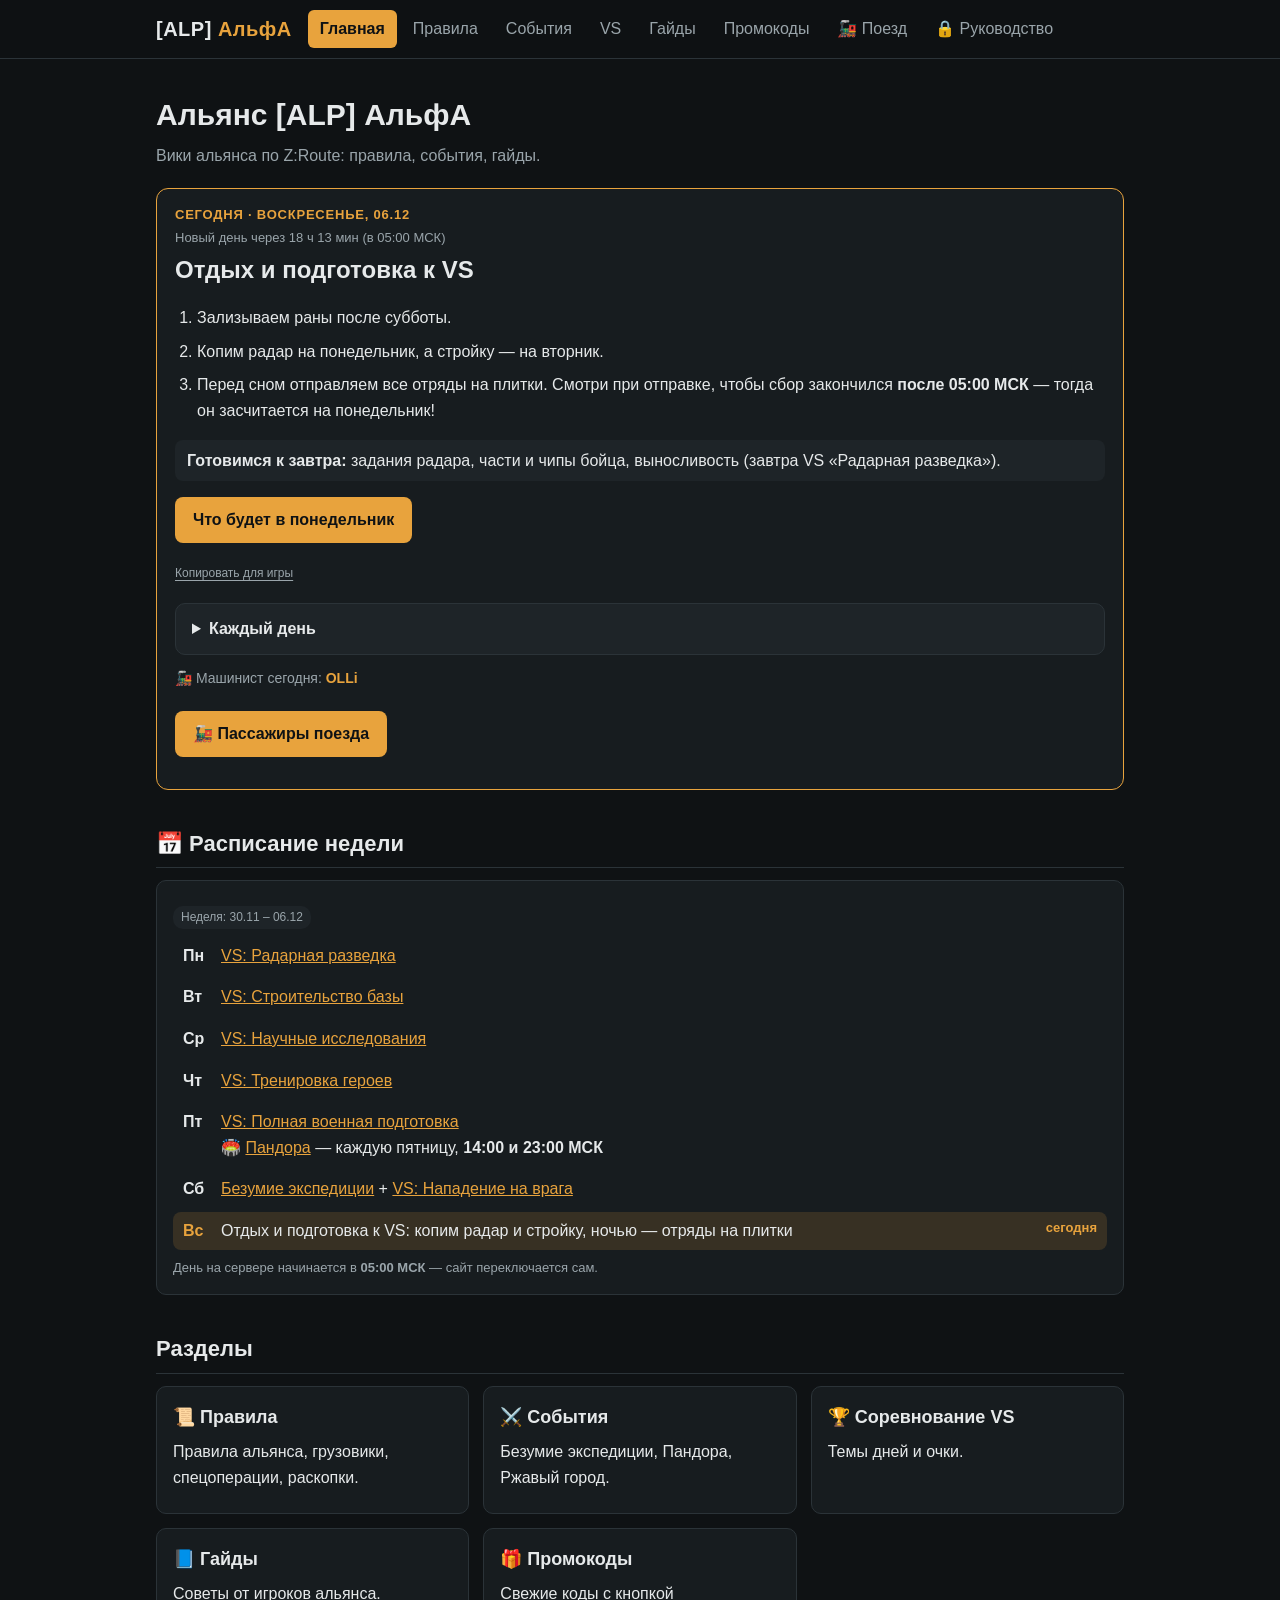
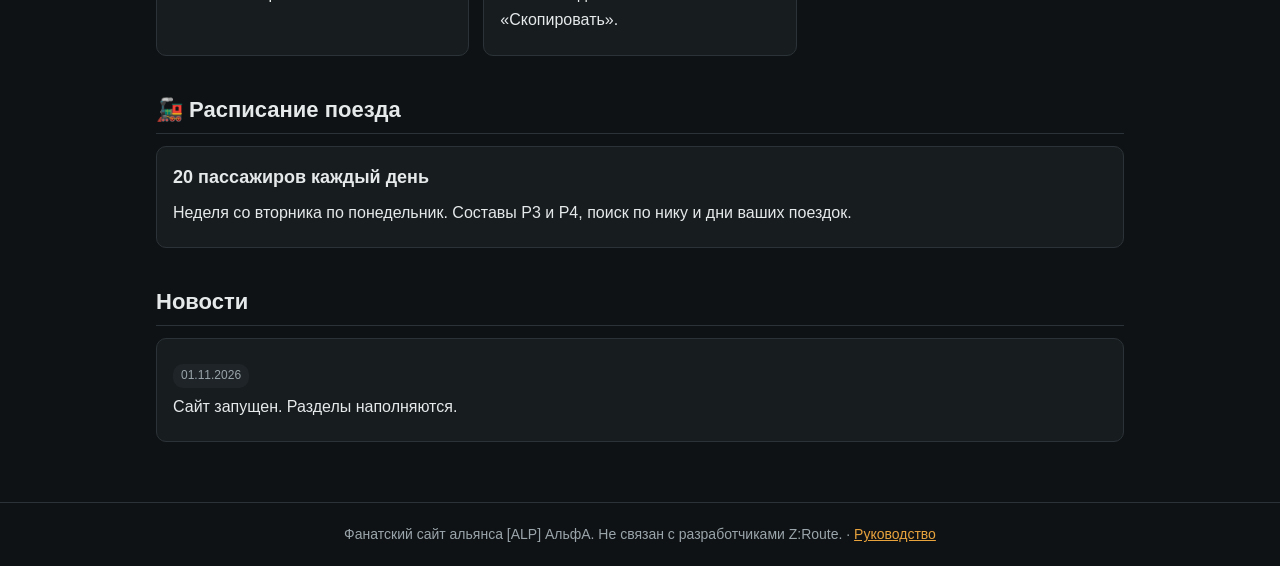
==== index.html @ 86fb0528 "Поменять дежурства AlenaMiy и OLLi 12 и 13 ноября" ====
<!doctype html>
<html lang="ru">
<head>
  <meta charset="utf-8">
  <meta name="viewport" content="width=device-width, initial-scale=1">
  <title>АльфА — вики по Z:Route</title>
  <link rel="stylesheet" href="style.css">
</head>
<body>
<header>
  <div class="bar">
    <a class="logo" href="index.html">[ALP] <span>АльфА</span></a>
    <nav>
      <a class="active" href="index.html">Главная</a>
      <a href="rules.html">Правила</a>
      <a href="activities.html">События</a>
      <a href="vs.html">VS</a>
      <a href="guides.html">Гайды</a>
      <a href="promo.html">Промокоды</a>
      <a href="train.html">🚂 Поезд</a>
      <a href="leaders.html">🔒 Руководство</a>
    </nav>
  </div>
</header>

<main>
  <h1>Альянс [ALP] АльфА</h1>
  <p class="lead">Вики альянса по Z:Route: правила, события, гайды.</p>

  <!-- ===== СЕГОДНЯ: показывается автоматически по игровому дню =====
       Машинист дня — атрибут data-driver у <template> (поменял машиниста — поменяй и тут).
       Действия на каждый день — в блоках <template data-plan="N"> ниже (1 = Пн … 7 = Вс).
       Меняй пункты <li> внутри нужного дня. -->
  <section class="today-card" aria-live="polite">
    <p class="eyebrow" id="today-date">Сегодня</p>
    <p class="day-left" id="day-left"></p>
    <h2 id="today-title">Сегодня</h2>
    <div id="today-plan"></div>
    <p><button type="button" style="display:inline-block;background:none;border:0;padding:4px 0;color:var(--muted);font:inherit;font-size:12px;text-decoration:underline;text-underline-offset:3px;cursor:pointer" id="copy-today">Копировать для игры</button> <span id="copy-today-status" role="status"></span></p>
    <details class="daily">
      <summary>Каждый день</summary>
      <ul class="plain">
        <li>Нажимаем ручку — помогаем союзникам.</li>
        <li>Грузовики: галочка «Исключить Транспортник с этого сервера». <a href="rules.html#trucks">Как</a></li>
        <li>Спецоперации грабим только на чужом сервере со звёздочкой. Нужный сервер меняется каждый день — уточняем у альянса. <a href="rules.html#specops">Как</a></li>
        <li>Раскопки: нашёл в радаре — в общий чат; следим за таймером. <a href="rules.html#excavation">Как</a></li>
      </ul>
    </details>
    <p class="driver" id="today-driver" hidden></p>
    <p><a class="btn" href="train.html">🚂 Пассажиры поезда</a></p>
  </section>

  <template data-plan="1" data-title="VS: Радарная разведка" data-driver="RumanticK">
    <ol class="steps"><li>Выполняем накопленный радар. Сколько очков даёт задание — у каждого по-разному: зависит от изученных исследований.</li><li>Тратим выносливость и улучшаем истребитель: части бойца дают очки, но <b>коробки с запчастями не открываем</b> — их только в среду!</li><li>Собираем ресурсы с плиток (сбор радаром очков не даёт).</li><li><b>Опыт героев не тратим:</b> очков мало, оставляем на четверг.</li><li><b>Готовим здания ко вторнику:</b> стройку запускаем, но готовые здания с галочкой ✅ <b>не прожимаем</b>. Жмём галочки во вторник — тогда сила засчитается в «Строительство базы».</li><li><b>Запускаем исследование на пару дней</b> — к среде («Научные исследования») оно дойдёт, и его можно будет добить ускорениями, чтобы мощь засчиталась в VS.</li></ol>
    <p class="prep"><b>Готовимся к завтра:</b> UR-грузовик и UR-спецоперацию, билеты выживших, ускорения строительства (завтра «Строительство базы»).</p>
    <a class="btn" href="vs.html#vs-1">Очки и что копить</a>
  </template>
  <template data-plan="2" data-title="VS: Строительство базы" data-driver="Золотой">
    <ol class="steps"><li>Отправляем UR-грузовик — самое жирное задание дня.</li><li>Проходим UR-спецоперации.</li><li>Нанимаем выживших.</li><li>Тратим ускорения строительства, улучшаем здания.</li></ol>
    <p class="prep"><b>Готовимся к завтра:</b> Научные данные, ускорения исследований, задания радара (завтра «Научные исследования»).</p>
    <a class="btn" href="vs.html#vs-2">Очки и что копить</a>
  </template>
  <template data-plan="3" data-title="VS: Научные исследования" data-driver="Психопат">
    <ol class="steps"><li>Выполняем задания радара.</li><li>Тратим научные данные.</li><li>Запускаем исследования и тратим ускорения исследований.</li></ol>
    <p class="prep"><b>Готовимся к завтра:</b> Фрагменты героев, билеты найма героев, книги навыков, опыт героев (завтра «Тренировка героев»).</p>
    <a class="btn" href="vs.html#vs-3">Очки и что копить</a>
  </template>
  <template data-plan="4" data-title="VS: Тренировка героев" data-driver="OLLi">
    <ol class="steps"><li>Тратим фрагменты героев — ультраредкие дают больше всего.</li><li>Нанимаем героев.</li><li>Тратим книги навыков и опыт героя.</li></ol>
    <p class="prep"><b>Готовимся к завтра:</b> Ускорения всех видов (завтра «Полная военная подготовка»).</p>
    <a class="btn" href="vs.html#vs-4">Очки и что копить</a>
  </template>
  <template data-plan="5" data-title="VS: Полная военная подготовка" data-driver="AlenaMiy (R5)">
    <p class="note">🏟️ Пандора — каждую пятницу в <b>14:00 и 23:00 МСК</b>.</p>
    <ol class="steps"><li>Выполняем задания радара.</li><li>Тратим все ускорения: строительство, исследования, тренировка.</li><li>Тренируем солдат.</li></ol>
    <p class="prep"><b>Готовимся к завтра:</b> UR-грузовик, UR-спецоперацию, ускорения лечения (завтра «Нападение на врага» и «Безумие экспедиции»).</p>
    <a class="btn" href="vs.html#vs-5">Очки и что копить</a>
  </template>
  <template data-plan="6" data-title="Безумие экспедиции" data-driver="Man&#39;yak">
    <ol class="steps">
      <li>Залетаем на сервер соперника.</li>
      <li>Сжигаем дотла всё, что стоит на окраине сервера.</li>
      <li>Не останавливаемся, пока не закроем все сундуки до <b>1 500 000 очков</b>.</li>
      <li>Будь готов к атакам: в субботу может быть два противника — по VS и по межсерверу.</li>
      <li>VS «Нападение на врага»: UR-грузовик, UR-спецоперации, ускорения. <a href="vs.html#vs-6">Очки</a></li>
    </ol>
    <a class="btn" href="activities.html#madness">Подробно со скринами</a>
  </template>
  <template data-plan="7" data-title="Отдых и подготовка к VS" data-driver="Nemmi">
    <ol class="steps"><li>Зализываем раны после субботы.</li><li>Копим радар на понедельник, а стройку — на вторник.</li><li>Перед сном отправляем все отряды на плитки. Смотри при отправке, чтобы сбор закончился <b>после 05:00 МСК</b> — тогда он засчитается на понедельник!</li></ol>
    <p class="prep"><b>Готовимся к завтра:</b> задания радара, части и чипы бойца, выносливость (завтра VS «Радарная разведка»).</p>
    <a class="btn" href="vs.html#vs-1">Что будет в понедельник</a>
  </template>

  <!-- ===== НЕДЕЛЯ: расписание одно на все недели, сегодняшний день подсвечивается сам =====
       Чтобы поменять событие дня — правь текст внутри <span class="what">…</span>. -->
  <h2>📅 Расписание недели</h2>
  <div class="card">
    <p><span class="tag" id="week-dates">Неделя</span></p>
        <ul class="week">
      <li data-day="1"><b>Пн</b> <span class="what"><a href="vs.html#vs-1">VS: Радарная разведка</a></span></li>
      <li data-day="2"><b>Вт</b> <span class="what"><a href="vs.html#vs-2">VS: Строительство базы</a></span></li>
      <li data-day="3"><b>Ср</b> <span class="what"><a href="vs.html#vs-3">VS: Научные исследования</a></span></li>
      <li data-day="4"><b>Чт</b> <span class="what"><a href="vs.html#vs-4">VS: Тренировка героев</a></span></li>
      <li data-day="5"><b>Пт</b> <span class="what"><a href="vs.html#vs-5">VS: Полная военная подготовка</a><span><br>🏟️ <a href="activities.html#pandora">Пандора</a> — каждую пятницу, <strong>14:00 и 23:00 МСК</strong></span></span></li>
      <li data-day="6"><b>Сб</b> <span class="what"><a href="activities.html#madness">Безумие экспедиции</a> + <a href="vs.html#vs-6">VS: Нападение на врага</a></span></li>
      <li data-day="7"><b>Вс</b> <span class="what">Отдых и подготовка к VS: копим радар и стройку, ночью — отряды на плитки</span></li>
    </ul>
    <p class="lead" style="margin:8px 0 0;font-size:13px">День на сервере начинается в <b>05:00 МСК</b> — сайт переключается сам.</p>
  </div>

  <h2>Разделы</h2>
  <div class="grid">
    <a class="card" href="rules.html">
      <h3>📜 Правила</h3>
      <p>Правила альянса, грузовики, спецоперации, раскопки.</p>
    </a>
    <a class="card" href="activities.html">
      <h3>⚔️ События</h3>
      <p>Безумие экспедиции, Пандора, Ржавый город.</p>
    </a>
    <a class="card" href="vs.html">
      <h3>🏆 Соревнование VS</h3>
      <p>Темы дней и очки.</p>
    </a>
    <a class="card" href="guides.html">
      <h3>📘 Гайды</h3>
      <p>Советы от игроков альянса.</p>
    </a>
    <a class="card" href="promo.html">
      <h3>🎁 Промокоды</h3>
      <p>Свежие коды с кнопкой «Скопировать».</p>
    </a>
  </div>

  <h2>🚂 Расписание поезда</h2>
  <a class="card" href="train.html"><h3>20 пассажиров каждый день</h3><p>Неделя со вторника по понедельник. Составы Р3 и Р4, поиск по нику и дни ваших поездок.</p></a>

  <h2>Новости</h2>
  <!-- Новая новость = скопируй блок .card. Свежие — сверху. -->
  <div class="card">
    <p><span class="tag">01.11.2026</span></p>
    <p>Сайт запущен. Разделы наполняются.</p>
  </div>
</main>

<footer>Фанатский сайт альянса [ALP] АльфА. Не связан с разработчиками Z:Route. · <a href="leaders.html">Руководство</a></footer>
<script src="today.js?v=20261112-alena"></script>
<script src="game-copy.js?v=1"></script>
</body>
</html>
---- style.css ----
:root {
  color-scheme: dark;
  --bg: #0f1214;
  --panel: #171c1f;
  --panel-2: #1e2428;
  --line: #2b3338;
  --text: #e6e9ea;
  --muted: #9aa5ab;
  --accent: #e8a33d;
  --accent-2: #6fbf73;
  --danger: #d9534f;
}
* { box-sizing: border-box; }
[hidden] { display: none !important; }
html { scroll-behavior: smooth; }
body {
  margin: 0;
  background: var(--bg);
  color: var(--text);
  font: 16px/1.6 "Segoe UI", Roboto, Arial, sans-serif;
}
a { color: var(--accent); }
img { max-width: 100%; border-radius: 8px; }

/* Шапка */
header {
  position: sticky; top: 0; z-index: 10;
  background: rgba(15,18,20,.95);
  border-bottom: 1px solid var(--line);
  backdrop-filter: blur(6px);
}
.bar {
  max-width: 1000px; margin: 0 auto; padding: 10px 16px;
  display: flex; align-items: center; gap: 16px; flex-wrap: wrap;
}
.logo { font-weight: 800; font-size: 20px; color: var(--text); text-decoration: none; letter-spacing: .5px; }
.logo span { color: var(--accent); }
nav { display: flex; gap: 4px; flex-wrap: wrap; }
nav a {
  color: var(--muted); text-decoration: none; padding: 6px 12px; border-radius: 6px;
}
nav a:hover { color: var(--text); background: var(--panel-2); }
nav a.active { color: var(--bg); background: var(--accent); font-weight: 600; }

/* Контент */
main { max-width: 1000px; margin: 0 auto; padding: 24px 16px 60px; }
h1 { font-size: 30px; margin: 8px 0 4px; }
h2 { font-size: 22px; margin: 36px 0 12px; padding-bottom: 6px; border-bottom: 1px solid var(--line); }
h3 { font-size: 18px; margin: 0 0 8px; }
.lead { color: var(--muted); margin: 0 0 20px; }

.toc { display: flex; flex-wrap: wrap; gap: 8px; margin: 16px 0 8px; }
.toc a {
  background: var(--panel); border: 1px solid var(--line); color: var(--text);
  text-decoration: none; padding: 6px 12px; border-radius: 20px; font-size: 14px;
}
.toc a:hover { border-color: var(--accent); }

.grid { display: grid; grid-template-columns: repeat(auto-fill, minmax(280px, 1fr)); gap: 14px; }
.card {
  background: var(--panel); border: 1px solid var(--line); border-radius: 10px; padding: 16px;
}
.card p { margin: 6px 0; }
a.card { color: var(--text); text-decoration: none; display: block; }
a.card:hover { border-color: var(--accent); }

.tag {
  display: inline-block; font-size: 12px; padding: 2px 8px; border-radius: 10px;
  background: var(--panel-2); color: var(--muted); margin-right: 4px;
}
.tag.daily { color: var(--accent-2); }
.tag.weekly { color: var(--accent); }
.tag.server { color: var(--danger); }

table { width: 100%; border-collapse: collapse; margin: 10px 0; font-size: 15px; }
.table-wrap { overflow-x: auto; }
th, td { border: 1px solid var(--line); padding: 8px 10px; text-align: left; }
th { background: var(--panel-2); }
tr:nth-child(even) td { background: rgba(255,255,255,.02); }

.note {
  border-left: 3px solid var(--accent); background: var(--panel);
  padding: 10px 14px; border-radius: 0 8px 8px 0; margin: 12px 0;
}
.todo { color: var(--muted); font-style: italic; }

details { background: var(--panel); border: 1px solid var(--line); border-radius: 10px; margin: 10px 0; }
summary { cursor: pointer; padding: 12px 16px; font-weight: 600; }
details > div { padding: 0 16px 14px; }

footer { border-top: 1px solid var(--line); color: var(--muted); font-size: 14px; text-align: center; padding: 20px 16px; }

@media (max-width: 600px) {
  h1 { font-size: 24px; }
  .bar { gap: 8px; }
}

/* Скрины и шаги */
.shot { display: block; max-width: 420px; width: 100%; margin: 12px 0; border: 1px solid var(--line); }
.shot-wide { max-width: 100%; }
figure { margin: 14px 0; }
figcaption { color: var(--muted); font-size: 14px; margin-top: 4px; }
.placeholder {
  border: 2px dashed var(--line); border-radius: 8px; padding: 30px 16px; text-align: center;
  color: var(--muted); max-width: 420px; margin: 12px 0;
}
ol.steps { padding-left: 22px; }
ol.steps li { margin: 8px 0; }
ul.plain { padding-left: 20px; }
ul.plain li { margin: 6px 0; }
.warn { border-left-color: var(--danger); }
.week li { margin: 6px 0; }
.btn {
  display: inline-block; background: var(--accent); color: var(--bg); font-weight: 700;
  padding: 10px 18px; border-radius: 8px; text-decoration: none;
}
video { max-width: 100%; border-radius: 8px; }

/* Сегодняшний день */
.week { list-style: none; padding: 0; margin: 8px 0 0; display: grid; gap: 4px; }
.week li { display: flex; gap: 10px; padding: 6px 10px; border-radius: 8px; margin: 0; }
.week li b { flex: none; width: 28px; }
.week li.today, tr.today td { background: rgba(232,163,61,.15); }
.week li.today b, tr.today td:first-child { color: var(--accent); }
.week li.today::after { content: "сегодня"; margin-left: auto; color: var(--accent); font-size: 13px; font-weight: 600; }
#today-line { font-size: 18px; font-weight: 600; margin: 4px 0 0; }

/* Блок «Сегодня» на главной */
.today-card {
  background: var(--panel); border: 1px solid var(--accent); border-radius: 12px;
  padding: 16px 18px; margin: 18px 0 8px;
}
.today-card h2 { border: 0; margin: 2px 0 10px; padding: 0; font-size: 24px; text-wrap: balance; }
.eyebrow { margin: 0; color: var(--accent); font-size: 13px; font-weight: 700; letter-spacing: .06em; text-transform: uppercase; }
.today-card .btn { margin-top: 6px; }
.daily { margin: 14px 0 0; background: var(--panel-2); }

/* VS по дням */
.vs-day { background: var(--panel); border: 1px solid var(--line); border-radius: 12px; padding: 14px 16px; margin: 14px 0; scroll-margin-top: 70px; }
.vs-day.today { border-color: var(--accent); }
.vs-day.today .eyebrow::after { content: " · сегодня"; }
.vs-day h2 { border: 0; margin: 2px 0 8px; padding: 0; }
.vs-day h3 { margin: 12px 0 4px; font-size: 16px; }
td.num { text-align: right; white-space: nowrap; font-variant-numeric: tabular-nums; }
.vs-tabs a.today { background: var(--accent); color: var(--bg); border-color: var(--accent); font-weight: 700; }
.prep { background: var(--panel-2); border-radius: 8px; padding: 8px 12px; margin: 10px 0; }
.video-wrap { position: relative; width: 100%; max-width: 640px; aspect-ratio: 16 / 9; border-radius: 10px; overflow: hidden; background: #000; margin: 8px 0; }
.video-wrap iframe { position: absolute; inset: 0; width: 100%; height: 100%; border: 0; }
.video-wrap.vertical { max-width: 340px; aspect-ratio: 9 / 16; }
details ul.plain ul.plain { margin-top: 4px; }

/* VS: выделение дней */
.vs-tabs { position: sticky; top: 52px; z-index: 5; display: grid; grid-template-columns: repeat(7, minmax(0,1fr)); gap: 6px; background: var(--bg); padding: 8px 0; margin: 10px 0; }
.vs-tabs a { display: flex; flex-direction: column; align-items: center; gap: 2px; text-decoration: none; color: var(--text); background: var(--panel); border: 1px solid var(--line); border-top: 4px solid var(--day); border-radius: 8px; padding: 6px 2px; min-width: 0; }
.vs-tabs a b { font-size: 16px; }
.vs-tabs a small { font-size: 10px; color: var(--muted); text-align: center; line-height: 1.2; overflow: hidden; text-overflow: ellipsis; white-space: nowrap; max-width: 100%; }
.vs-tabs a.today { background: var(--day); color: #111; border-color: var(--day); }
.vs-tabs a.today small { color: #111; }
.vs-day { border-left: 6px solid var(--day); scroll-margin-top: 140px; }
.vs-day.today { border-color: var(--day); box-shadow: 0 0 0 2px var(--day); }
.day-head { display: flex; flex-wrap: wrap; align-items: center; gap: 8px 12px; }
.day-badge { background: var(--day); color: #111; font-weight: 800; text-transform: uppercase; letter-spacing: .05em; padding: 4px 12px; border-radius: 6px; font-size: 15px; }
.vs-day.today .day-badge::after { content: " · сегодня"; }
.day-sub { color: var(--muted); font-size: 14px; }
.gkm-tip { background: var(--panel-2); border-radius: 8px; padding: 8px 12px; margin: 12px 0; }
.gkm-tip ul { margin: 4px 0 0; }
tr.ph td { background: var(--panel-2); }
tr.w2 td { color: var(--accent-2); }
details.info { background: var(--panel); }
@media (max-width: 600px) { .vs-tabs { top: 88px; } .vs-tabs a small { display: none; } }
.day-left { margin: 2px 0 0; color: var(--muted); font-size: 13px; }
.driver { margin: 12px 0 0; color: var(--muted); font-size: 14px; }
.driver b { color: var(--accent); }
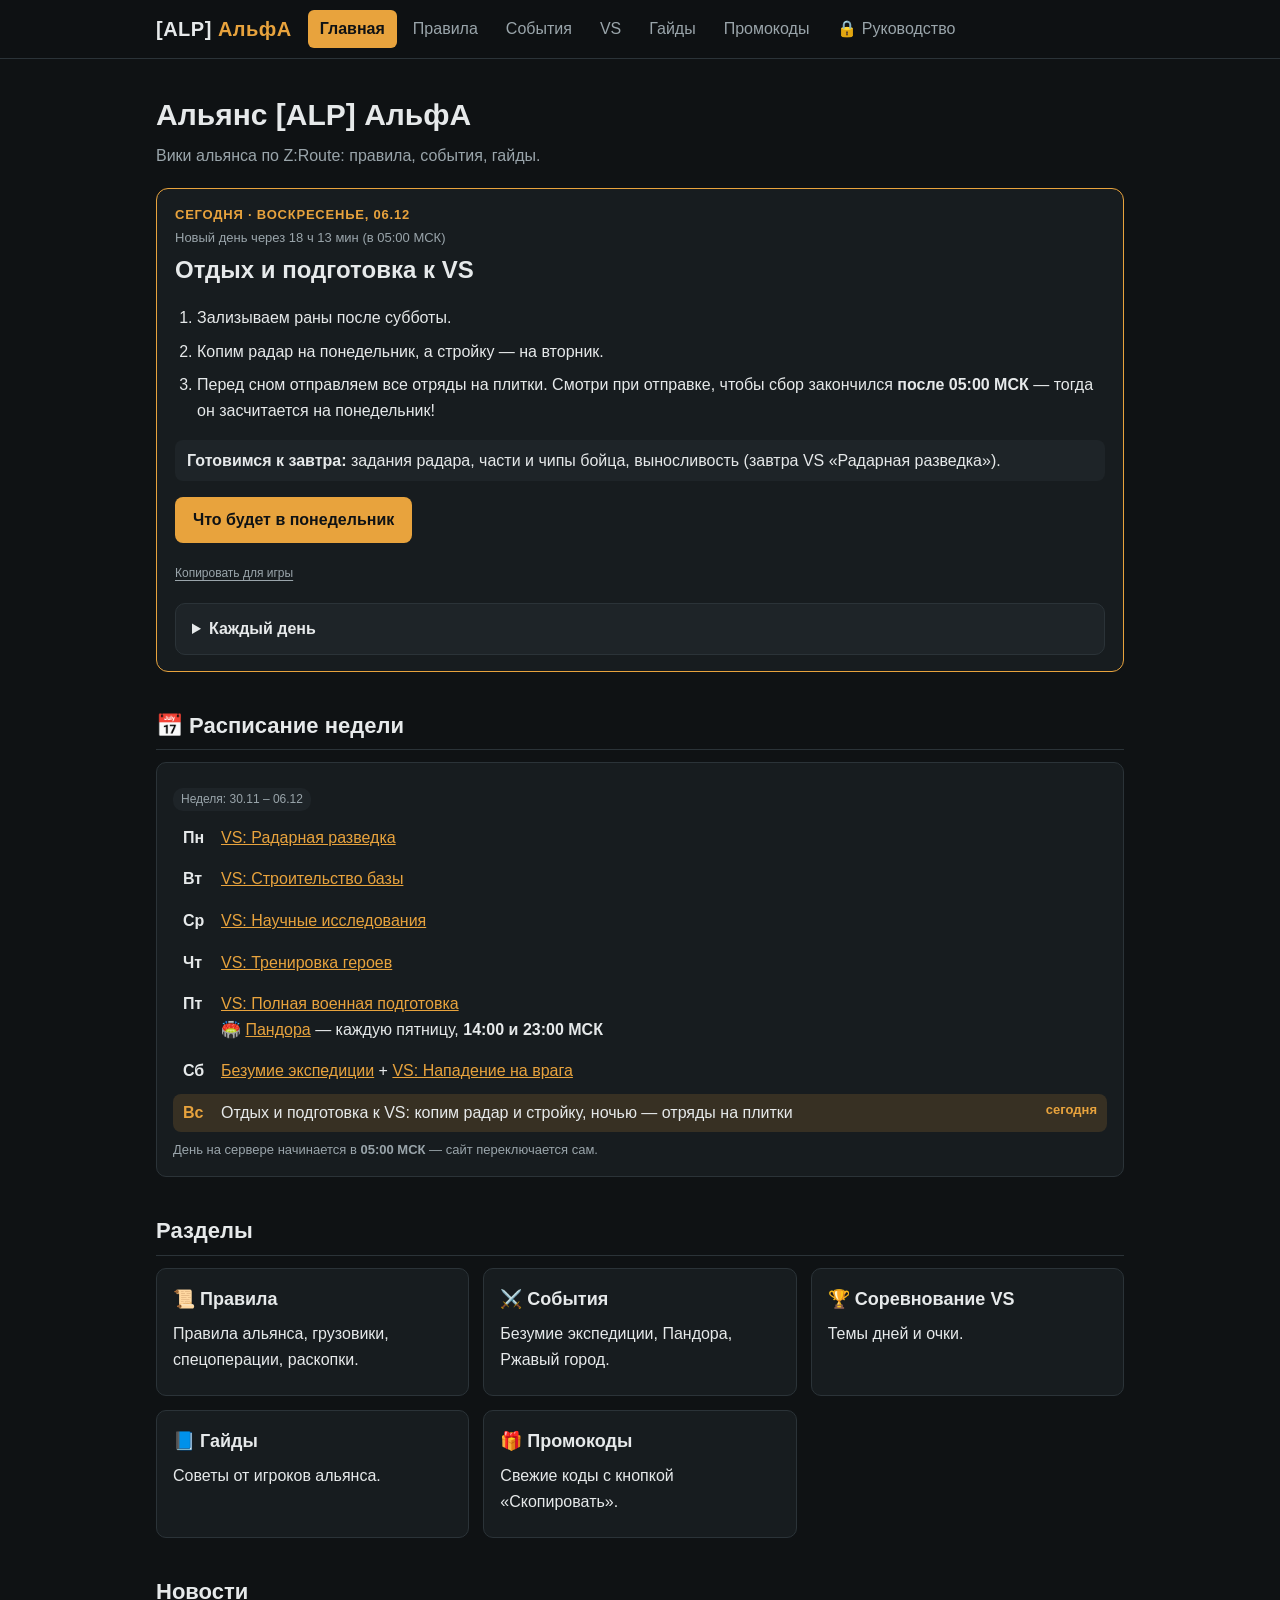
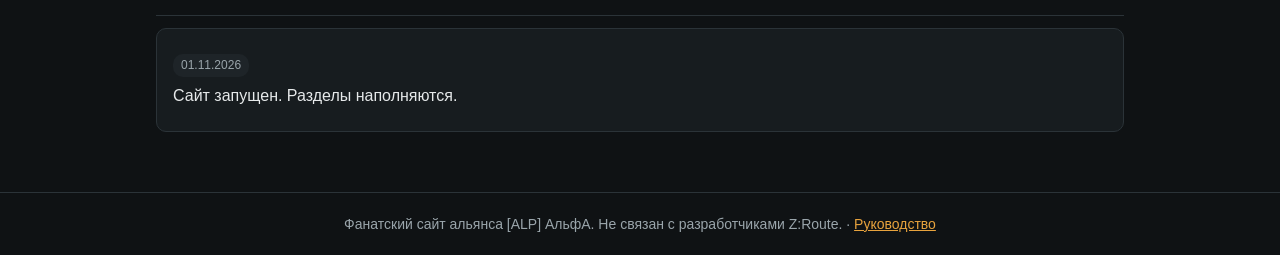
==== commit efc27951: "Убрать раздел поезда и уточнить гайд экипировки" ====
--- a/index.html
+++ b/index.html
@@ -17,7 +17,6 @@
       <a href="vs.html">VS</a>
       <a href="guides.html">Гайды</a>
       <a href="promo.html">Промокоды</a>
-      <a href="train.html">🚂 Поезд</a>
       <a href="leaders.html">🔒 Руководство</a>
     </nav>
   </div>
@@ -46,8 +45,6 @@
         <li>Раскопки: нашёл в радаре — в общий чат; следим за таймером. <a href="rules.html#excavation">Как</a></li>
       </ul>
     </details>
-    <p class="driver" id="today-driver" hidden></p>
-    <p><a class="btn" href="train.html">🚂 Пассажиры поезда</a></p>
   </section>
 
   <template data-plan="1" data-title="VS: Радарная разведка" data-driver="RumanticK">
@@ -133,9 +130,6 @@
     </a>
   </div>
 
-  <h2>🚂 Расписание поезда</h2>
-  <a class="card" href="train.html"><h3>20 пассажиров каждый день</h3><p>Неделя со вторника по понедельник. Составы Р3 и Р4, поиск по нику и дни ваших поездок.</p></a>
-
   <h2>Новости</h2>
   <!-- Новая новость = скопируй блок .card. Свежие — сверху. -->
   <div class="card">
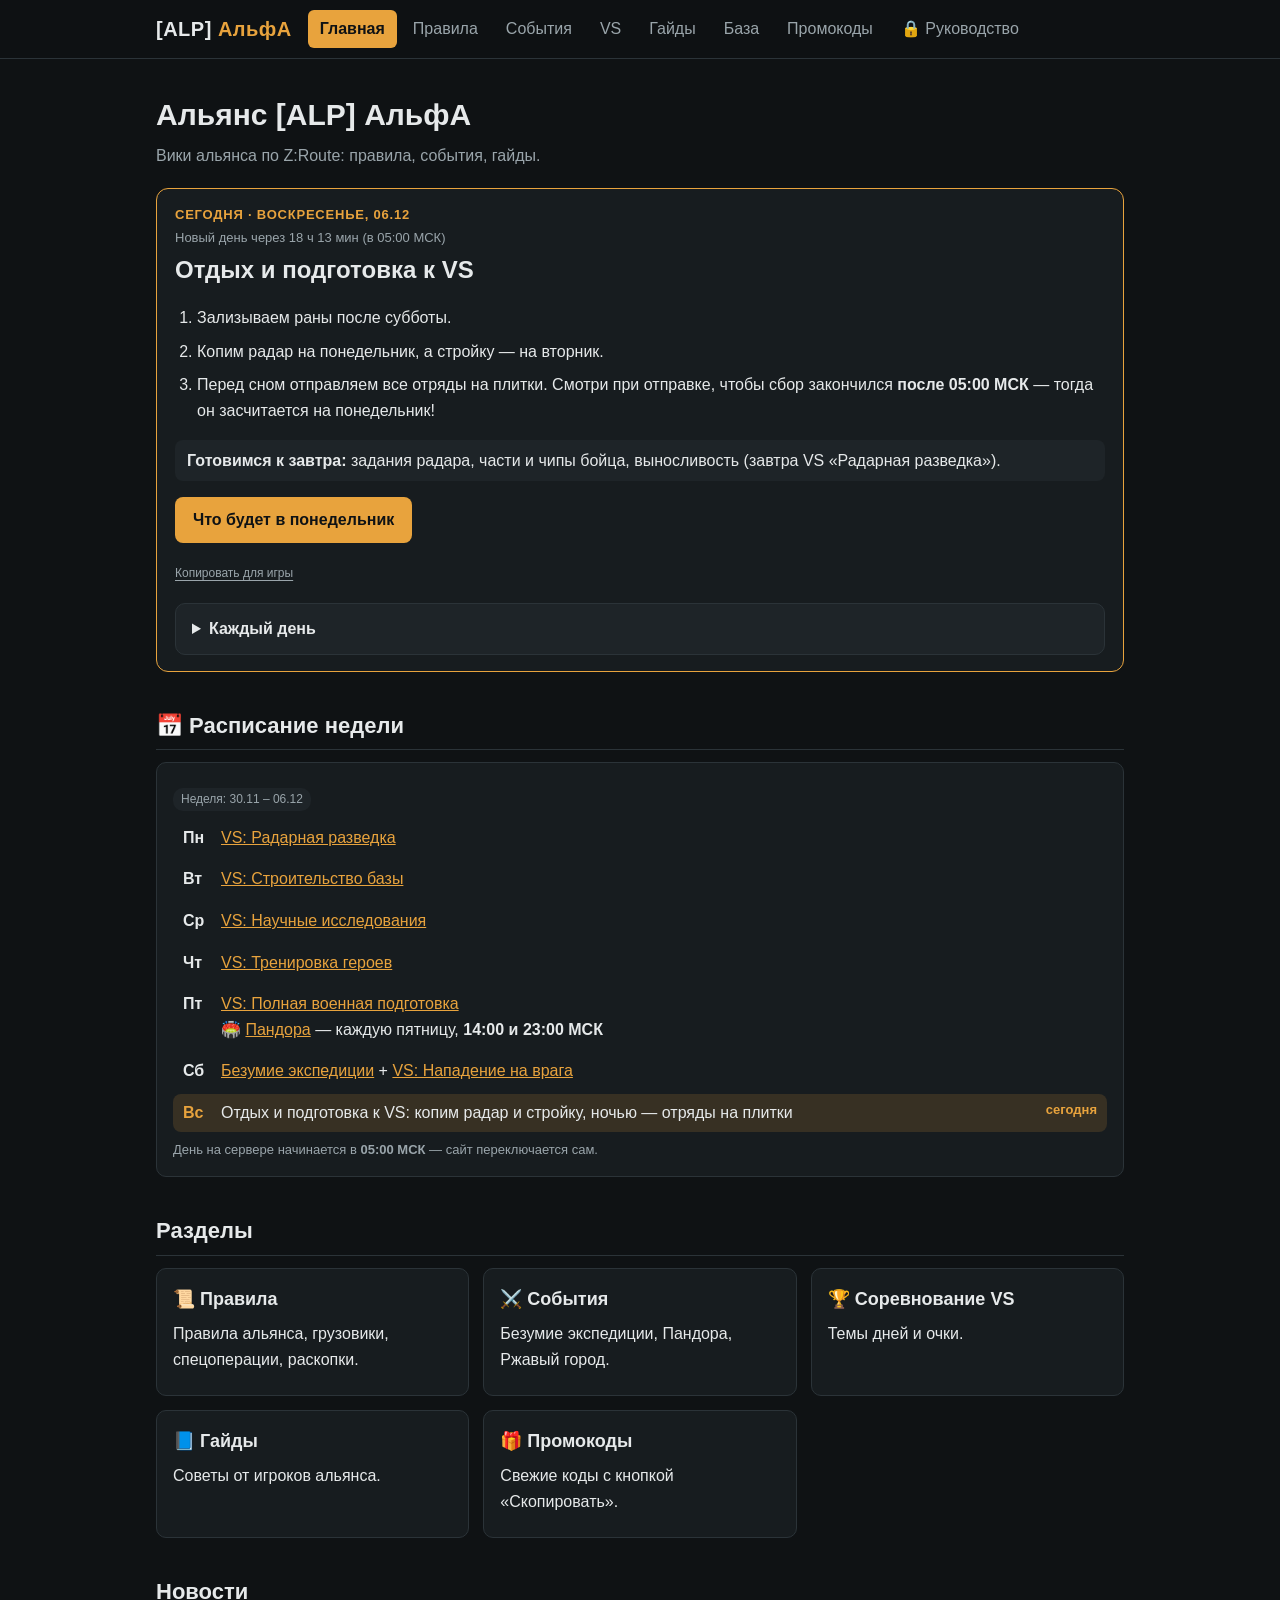
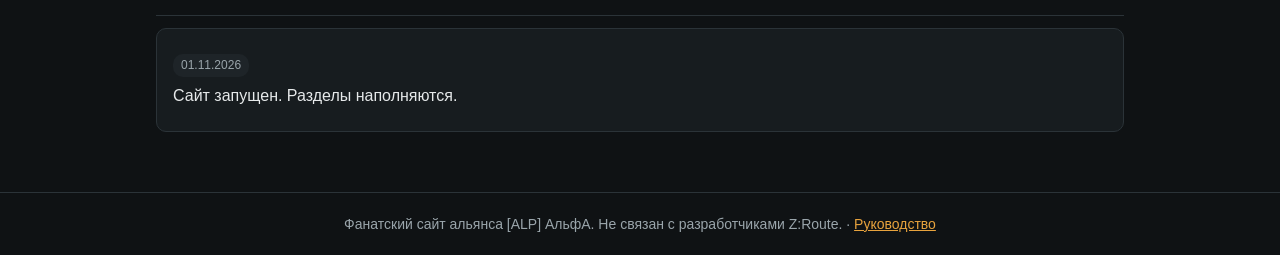
==== commit 71208db1: "Сделать карточки гайдов и каталог зданий с уровнями" ====
--- a/index.html
+++ b/index.html
@@ -15,7 +15,8 @@
       <a href="rules.html">Правила</a>
       <a href="activities.html">События</a>
       <a href="vs.html">VS</a>
-      <a href="guides.html">Гайды</a>
+      <a href="guides.html">Гайды</a>
+      <a href="base.html">База</a>
       <a href="promo.html">Промокоды</a>
       <a href="leaders.html">🔒 Руководство</a>
     </nav>
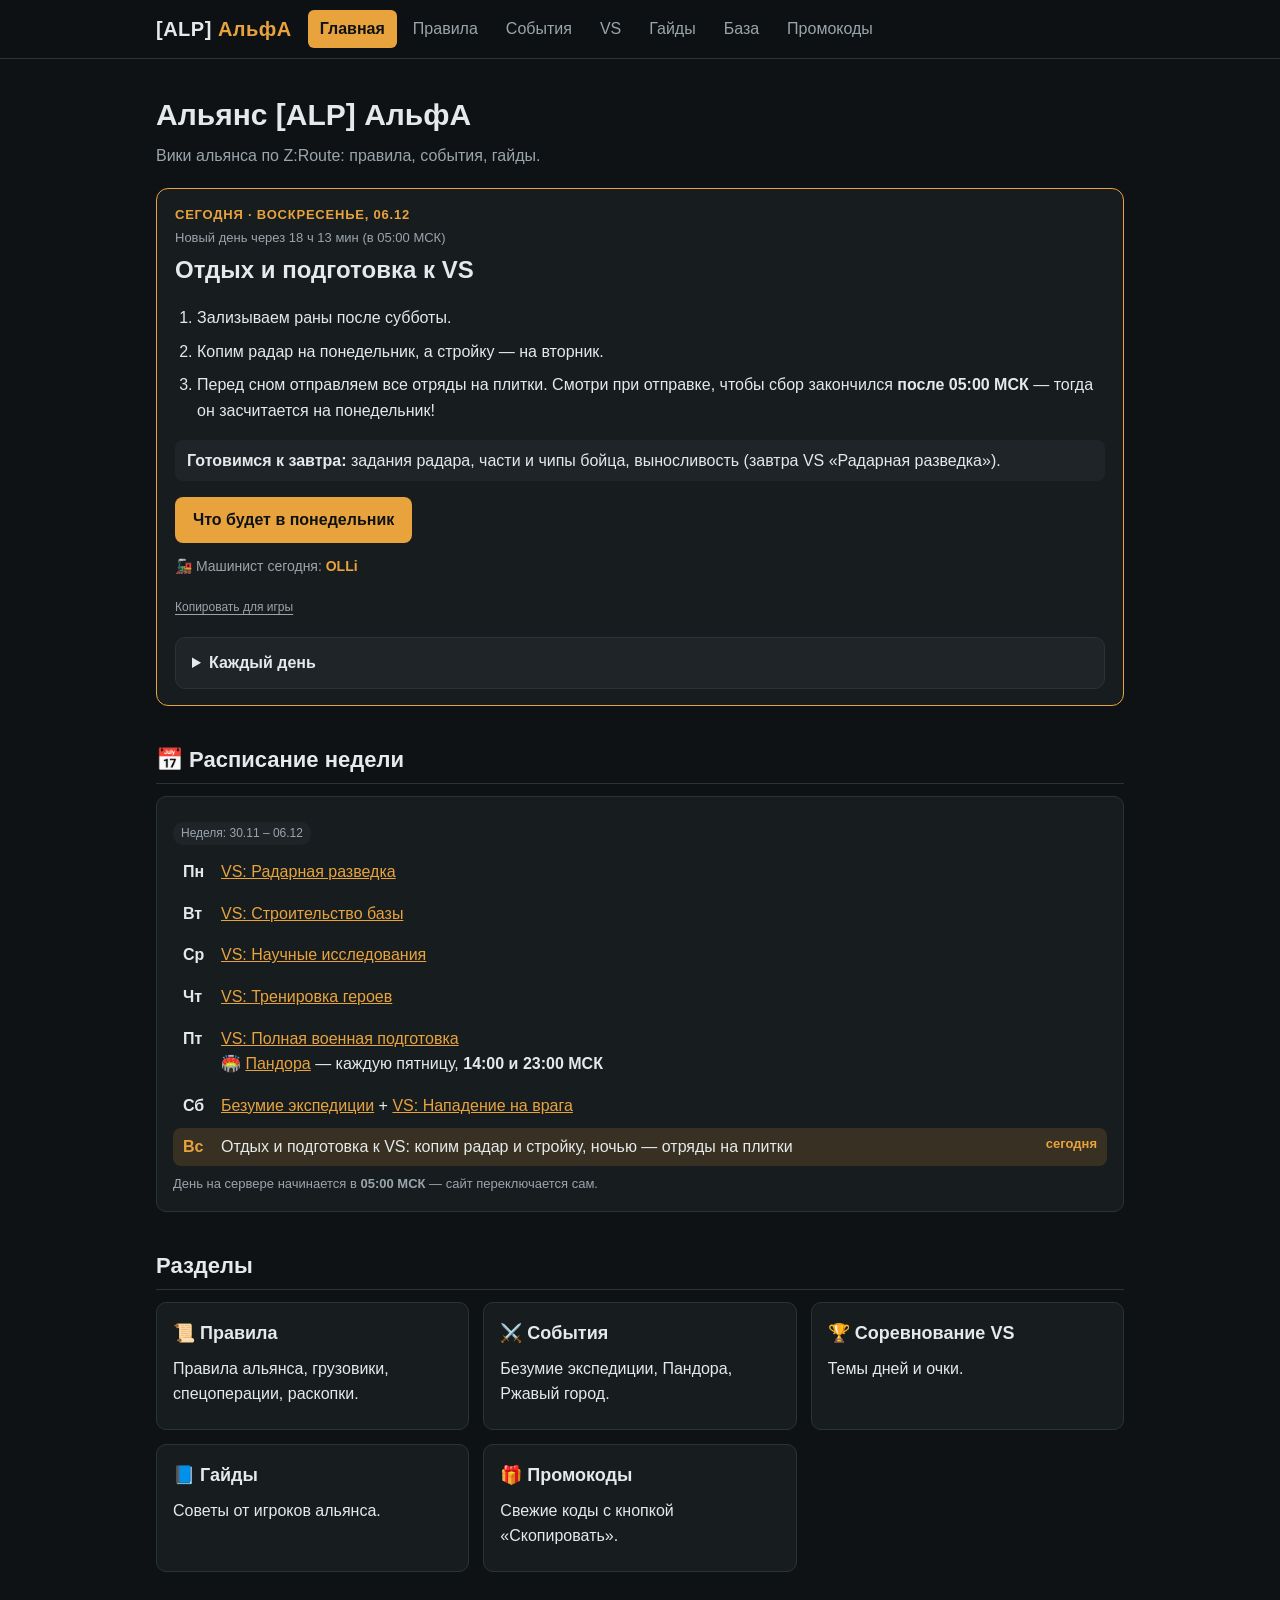
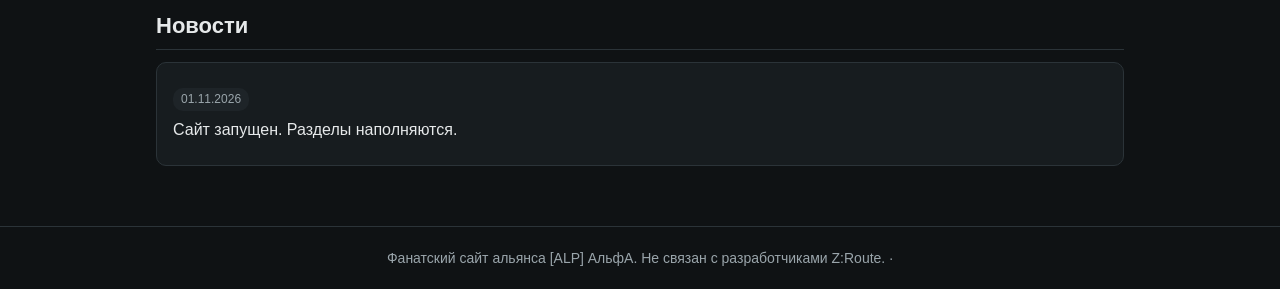
==== commit 72e285de: "Скрыть руководство и показать машиниста дня всем" ====
--- a/index.html
+++ b/index.html
@@ -18,7 +18,6 @@
       <a href="guides.html">Гайды</a>
       <a href="base.html">База</a>
       <a href="promo.html">Промокоды</a>
-      <a href="leaders.html">🔒 Руководство</a>
     </nav>
   </div>
 </header>
@@ -36,6 +35,7 @@
     <p class="day-left" id="day-left"></p>
     <h2 id="today-title">Сегодня</h2>
     <div id="today-plan"></div>
+    <p class="driver" id="today-driver" hidden></p>
     <p><button type="button" style="display:inline-block;background:none;border:0;padding:4px 0;color:var(--muted);font:inherit;font-size:12px;text-decoration:underline;text-underline-offset:3px;cursor:pointer" id="copy-today">Копировать для игры</button> <span id="copy-today-status" role="status"></span></p>
     <details class="daily">
       <summary>Каждый день</summary>
@@ -139,7 +139,7 @@
   </div>
 </main>
 
-<footer>Фанатский сайт альянса [ALP] АльфА. Не связан с разработчиками Z:Route. · <a href="leaders.html">Руководство</a></footer>
+<footer>Фанатский сайт альянса [ALP] АльфА. Не связан с разработчиками Z:Route. ·</footer>
 <script src="today.js?v=20261112-alena"></script>
 <script src="game-copy.js?v=1"></script>
 </body>
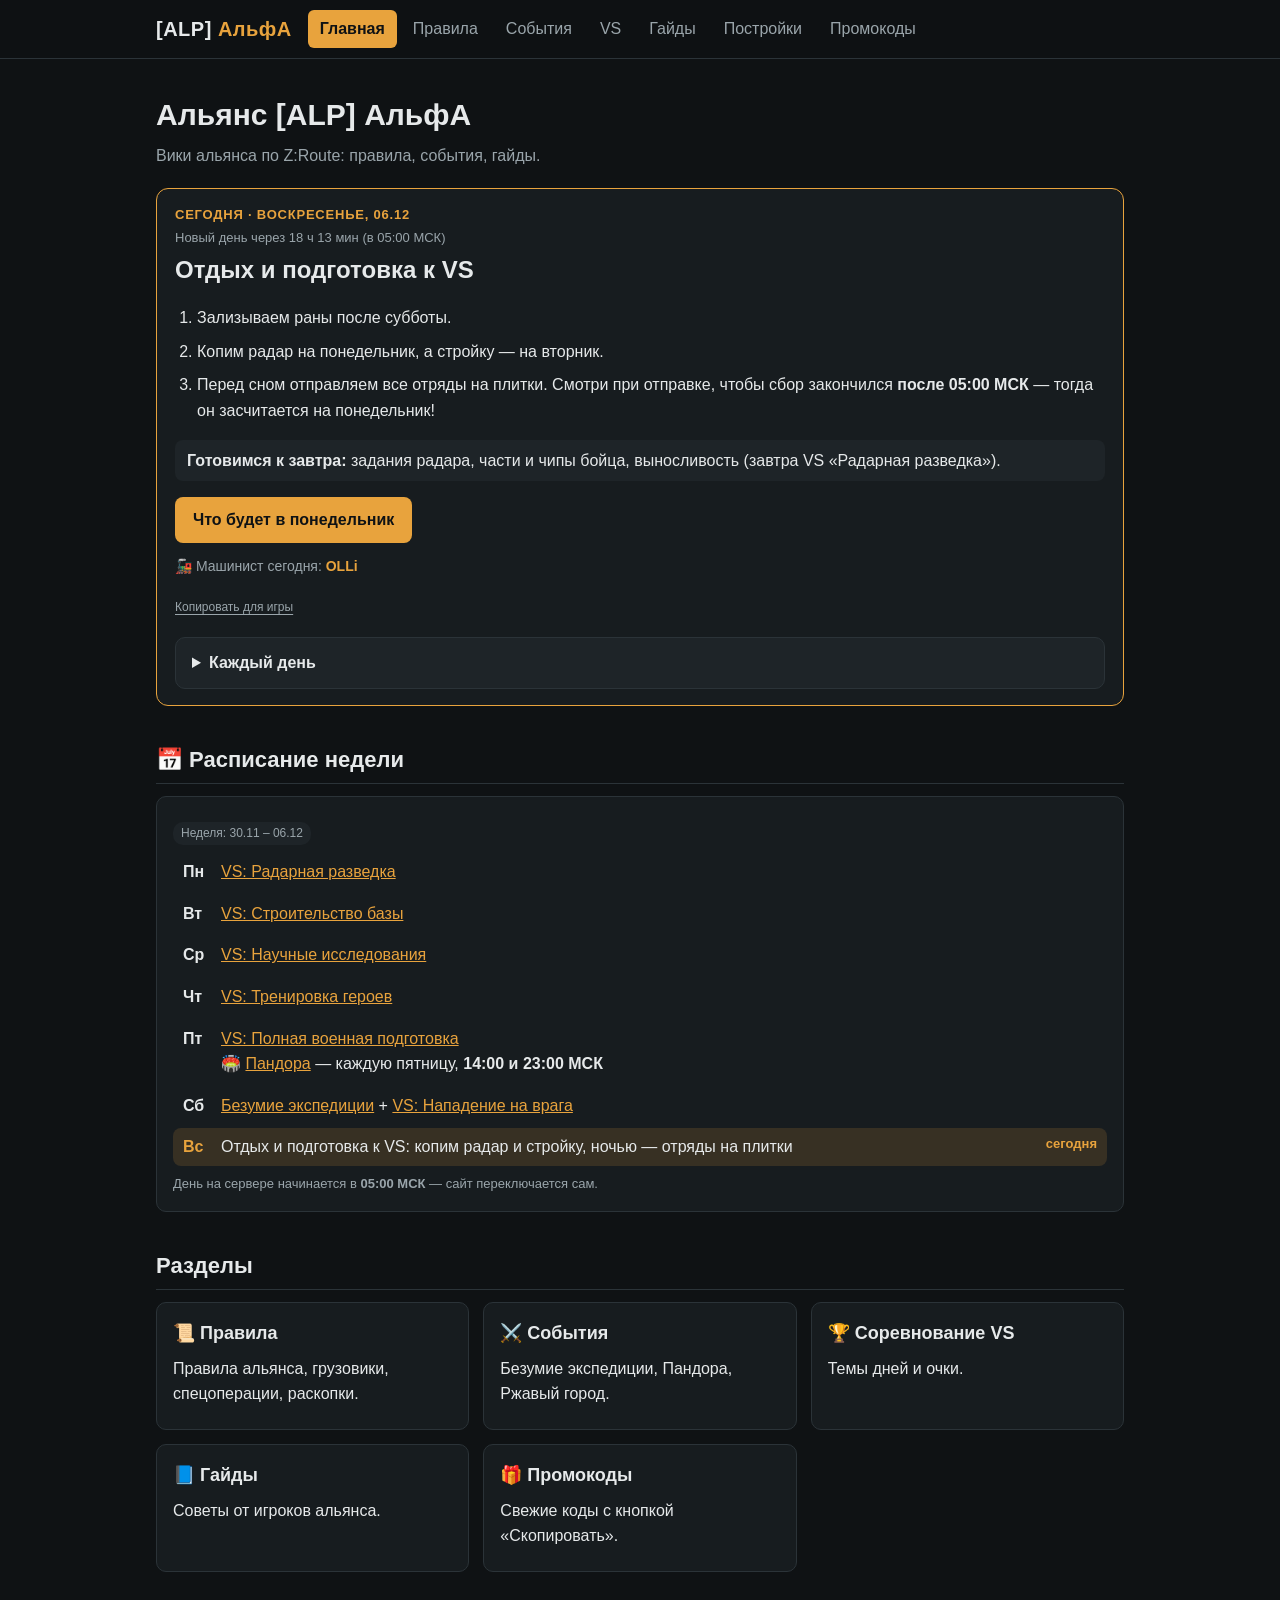
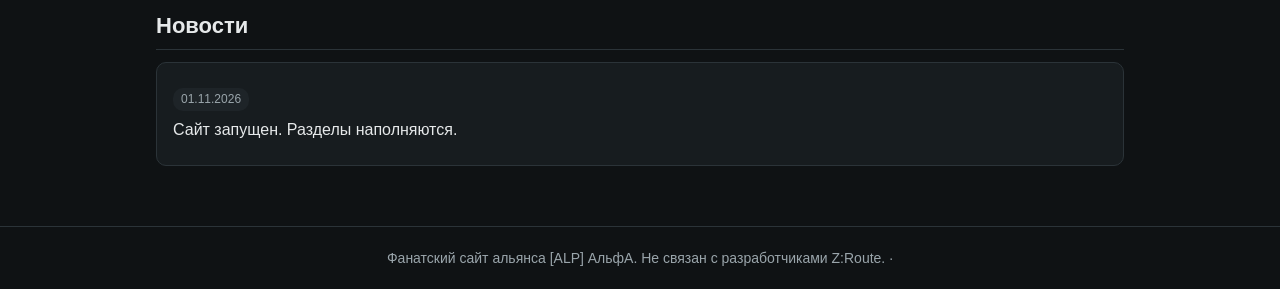
==== commit c3074f81: "Переименовать раздел в Постройки и разместить список рядом с уровнем" ====
--- a/index.html
+++ b/index.html
@@ -16,7 +16,7 @@
       <a href="activities.html">События</a>
       <a href="vs.html">VS</a>
       <a href="guides.html">Гайды</a>
-      <a href="base.html">База</a>
+      <a href="base.html">Постройки</a>
       <a href="promo.html">Промокоды</a>
     </nav>
   </div>
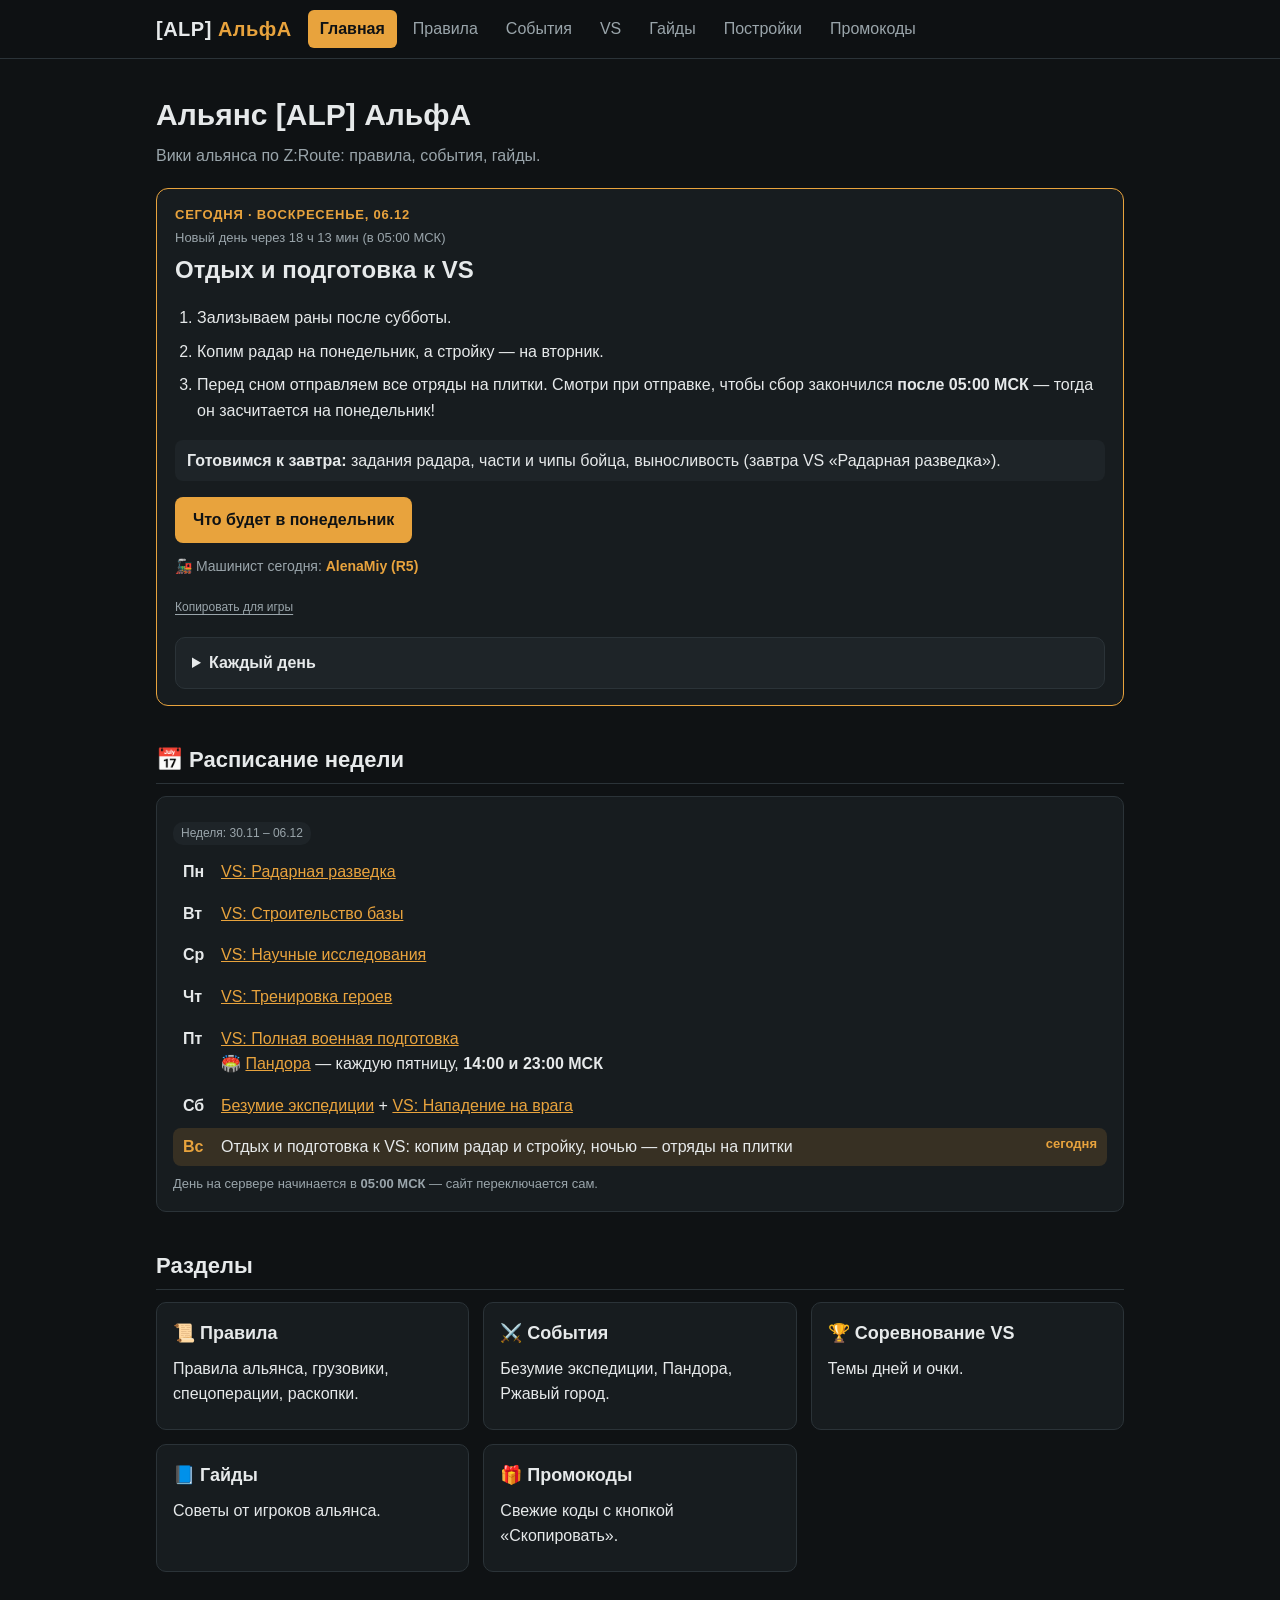
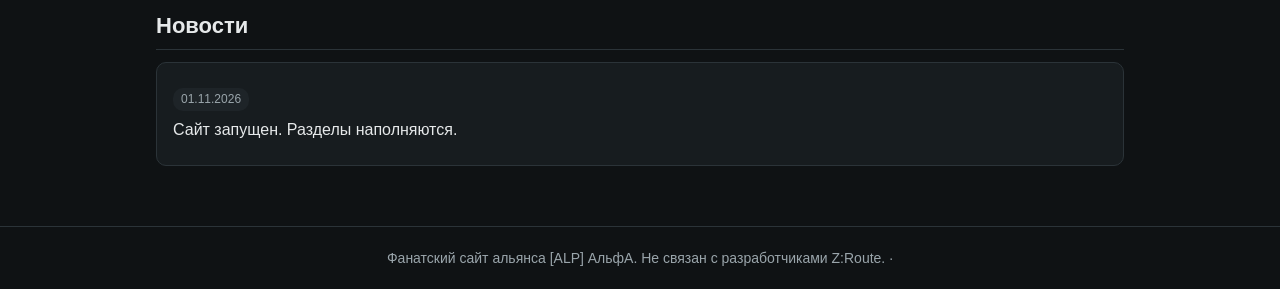
==== commit 456b8b39: "Убрать Золотого и Nemmi из машинистов" ====
--- a/index.html
+++ b/index.html
@@ -140,7 +140,7 @@
 </main>
 
 <footer>Фанатский сайт альянса [ALP] АльфА. Не связан с разработчиками Z:Route. ·</footer>
-<script src="today.js?v=20261112-alena"></script>
+<script src="today.js?v=20261126-drivers"></script>
 <script src="game-copy.js?v=1"></script>
 </body>
 </html>
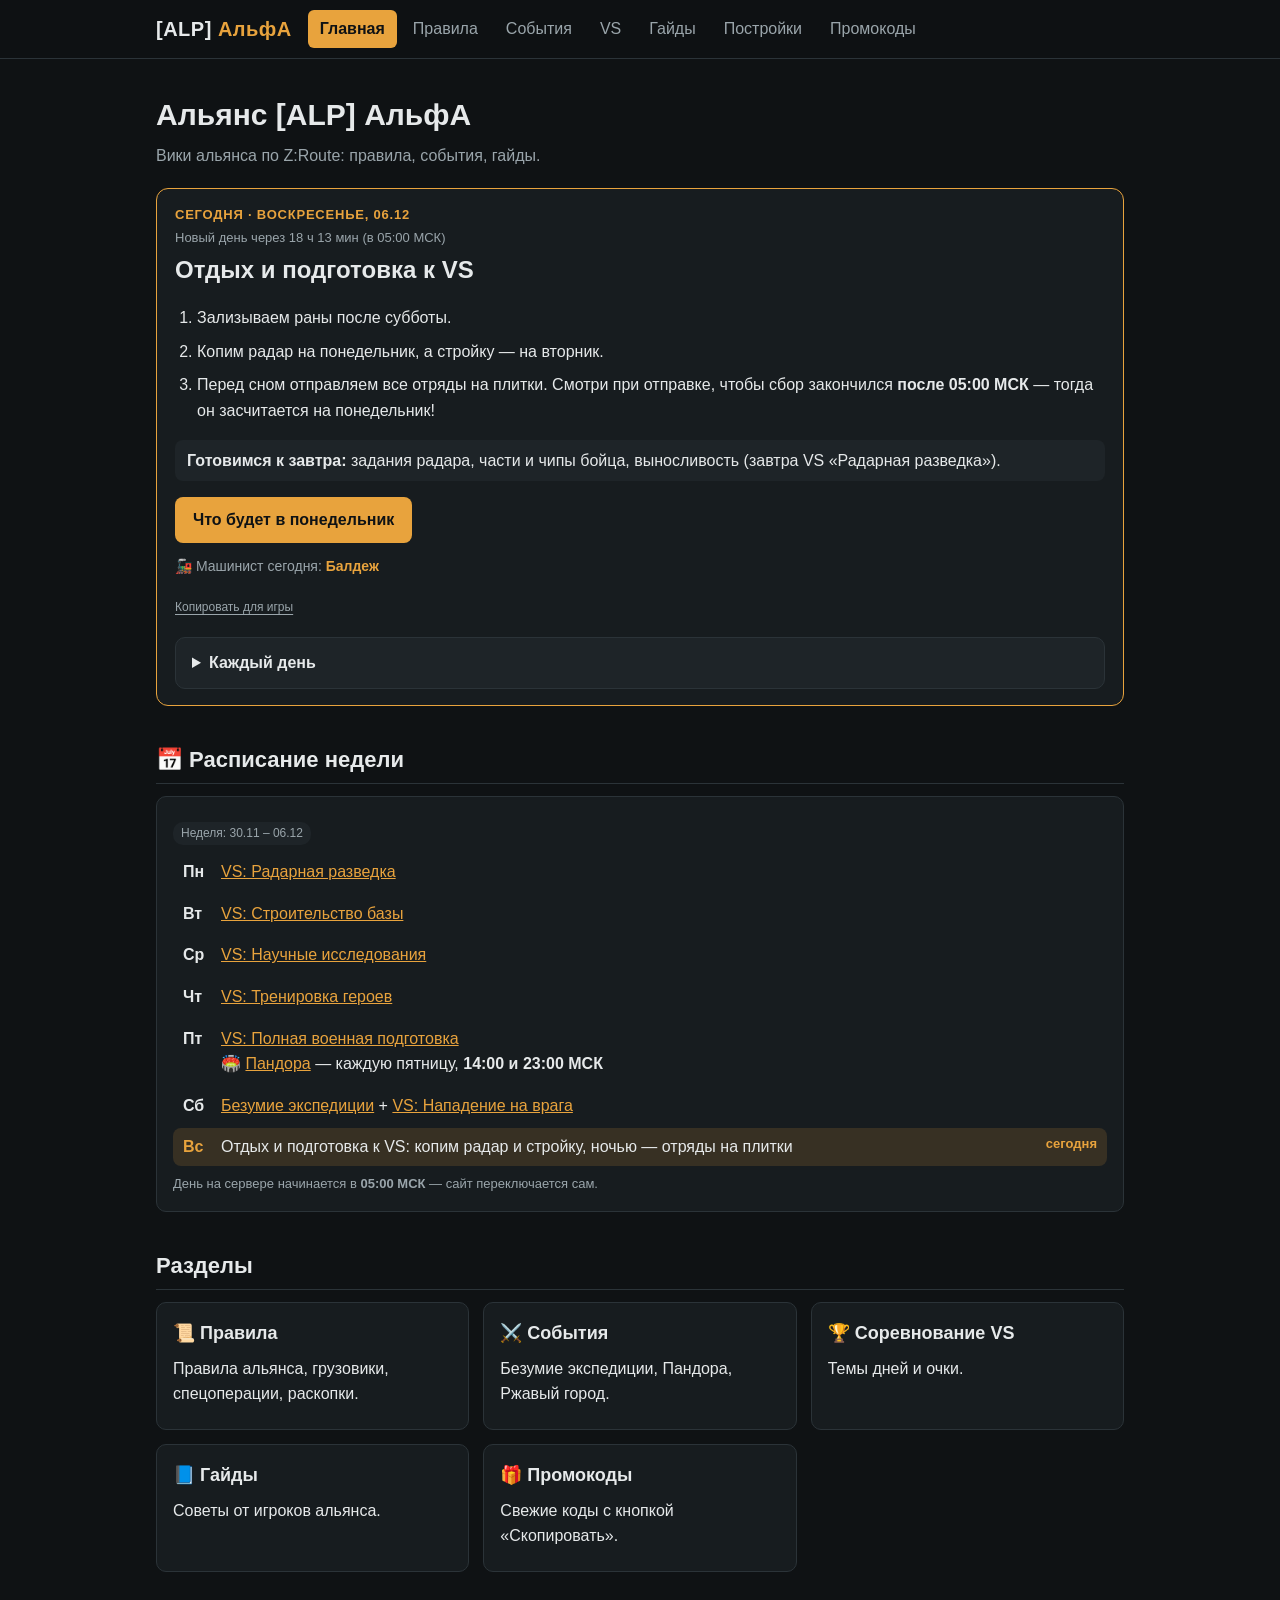
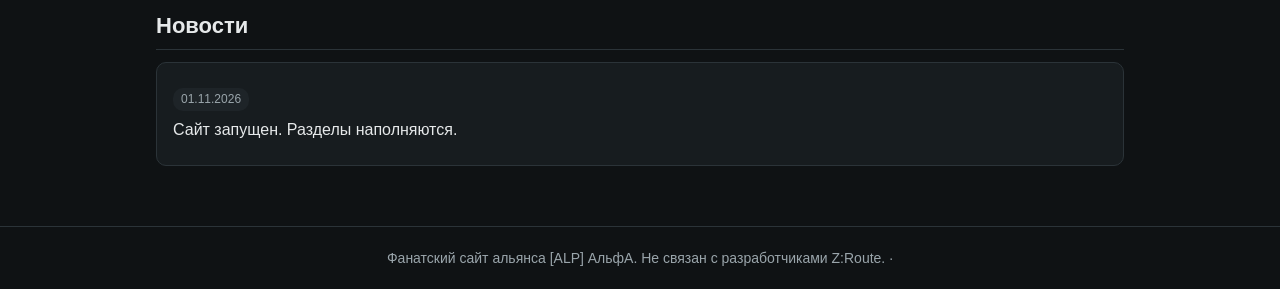
==== commit 06ebc8eb: "Добавить freerest перед Балдежем в очередь машинистов" ====
--- a/index.html
+++ b/index.html
@@ -140,7 +140,7 @@
 </main>
 
 <footer>Фанатский сайт альянса [ALP] АльфА. Не связан с разработчиками Z:Route. ·</footer>
-<script src="today.js?v=20261126-drivers"></script>
+<script src="today.js?v=20261126-freerest"></script>
 <script src="game-copy.js?v=1"></script>
 </body>
 </html>
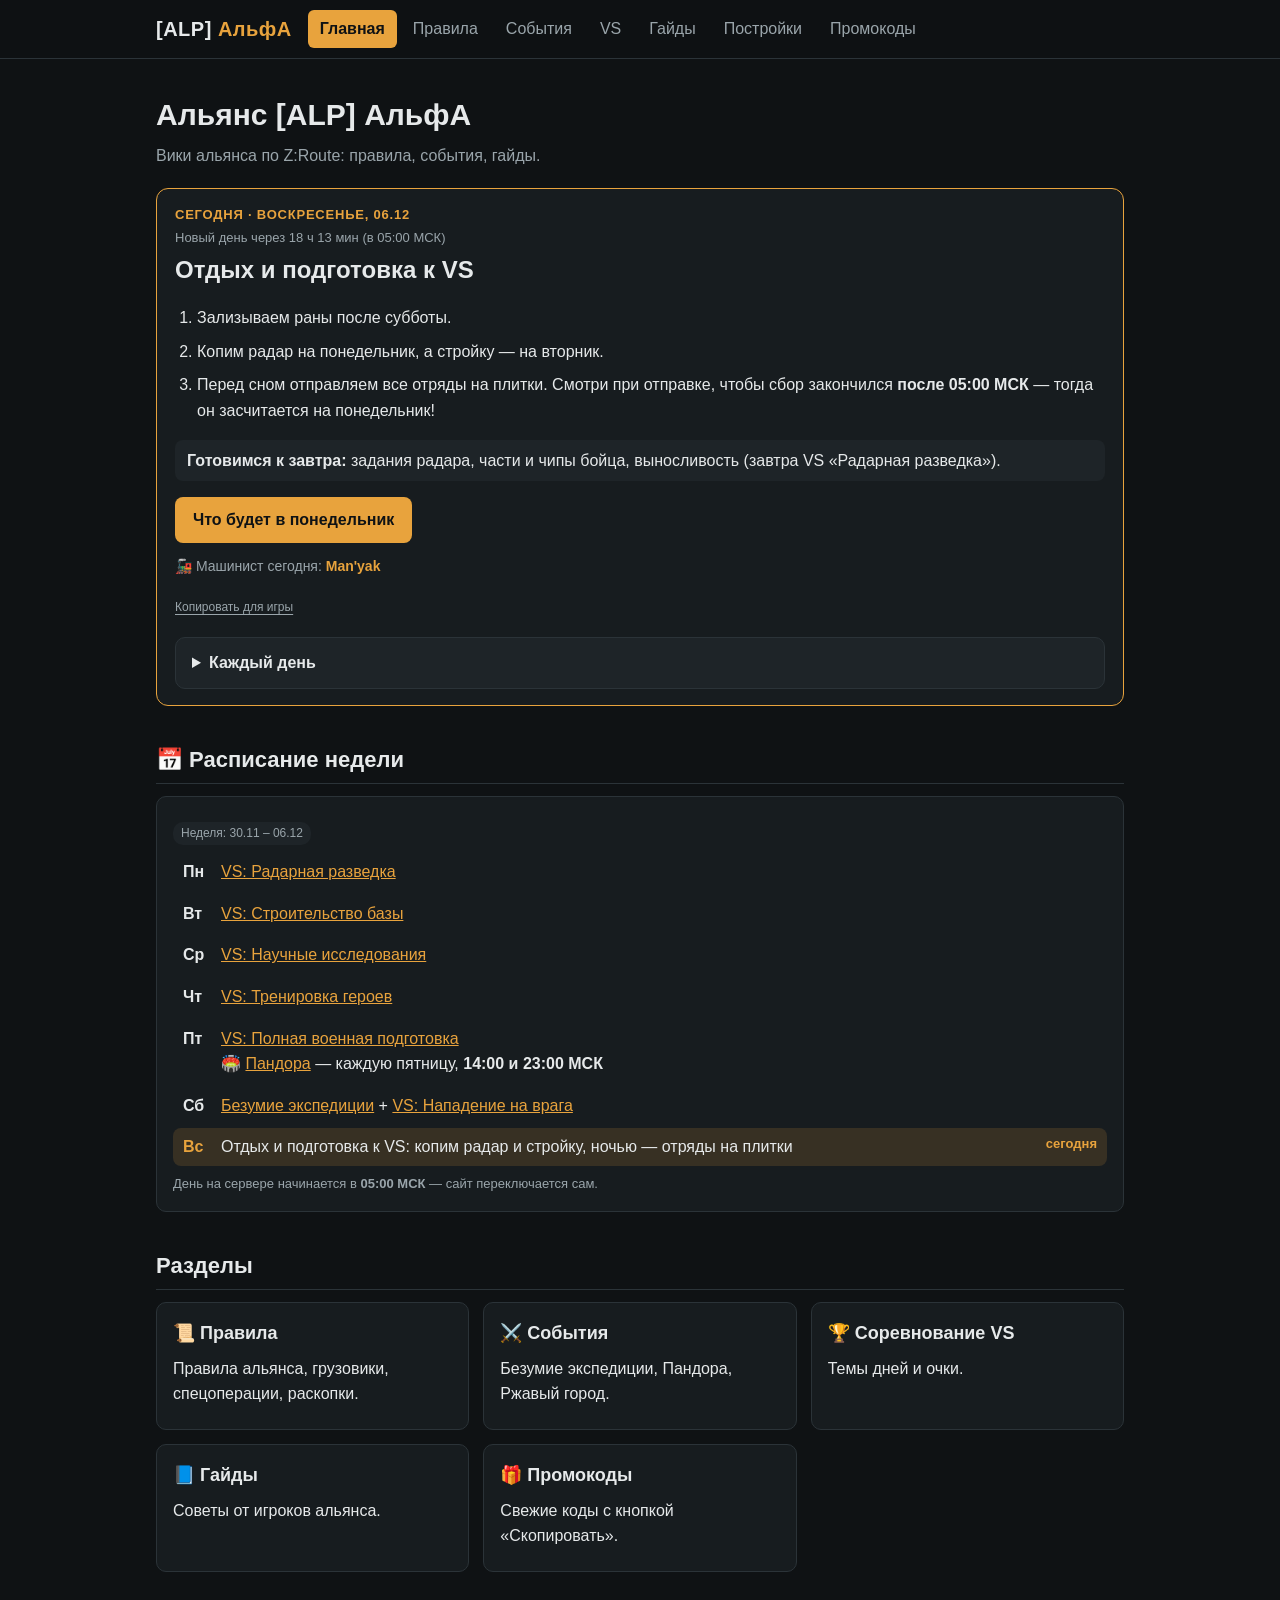
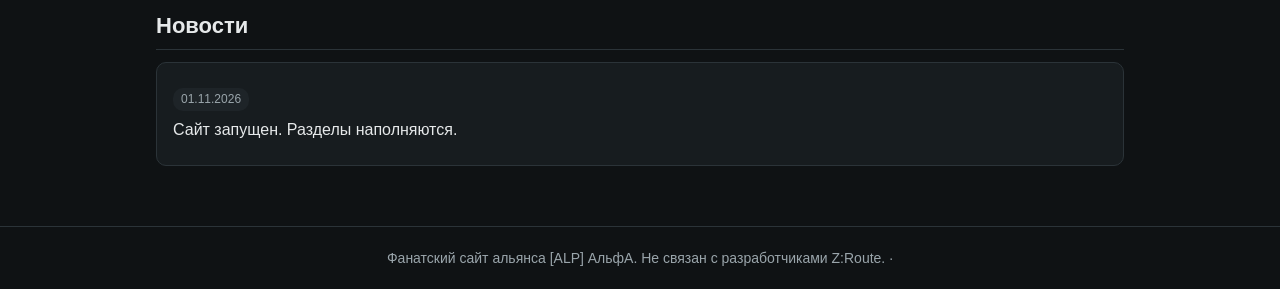
==== commit fac9fe21: "Сохранить фактический порядок машинистов с 25 ноября" ====
--- a/index.html
+++ b/index.html
@@ -140,7 +140,7 @@
 </main>
 
 <footer>Фанатский сайт альянса [ALP] АльфА. Не связан с разработчиками Z:Route. ·</footer>
-<script src="today.js?v=20261126-freerest"></script>
+<script src="today.js?v=20261126-order"></script>
 <script src="game-copy.js?v=1"></script>
 </body>
 </html>
